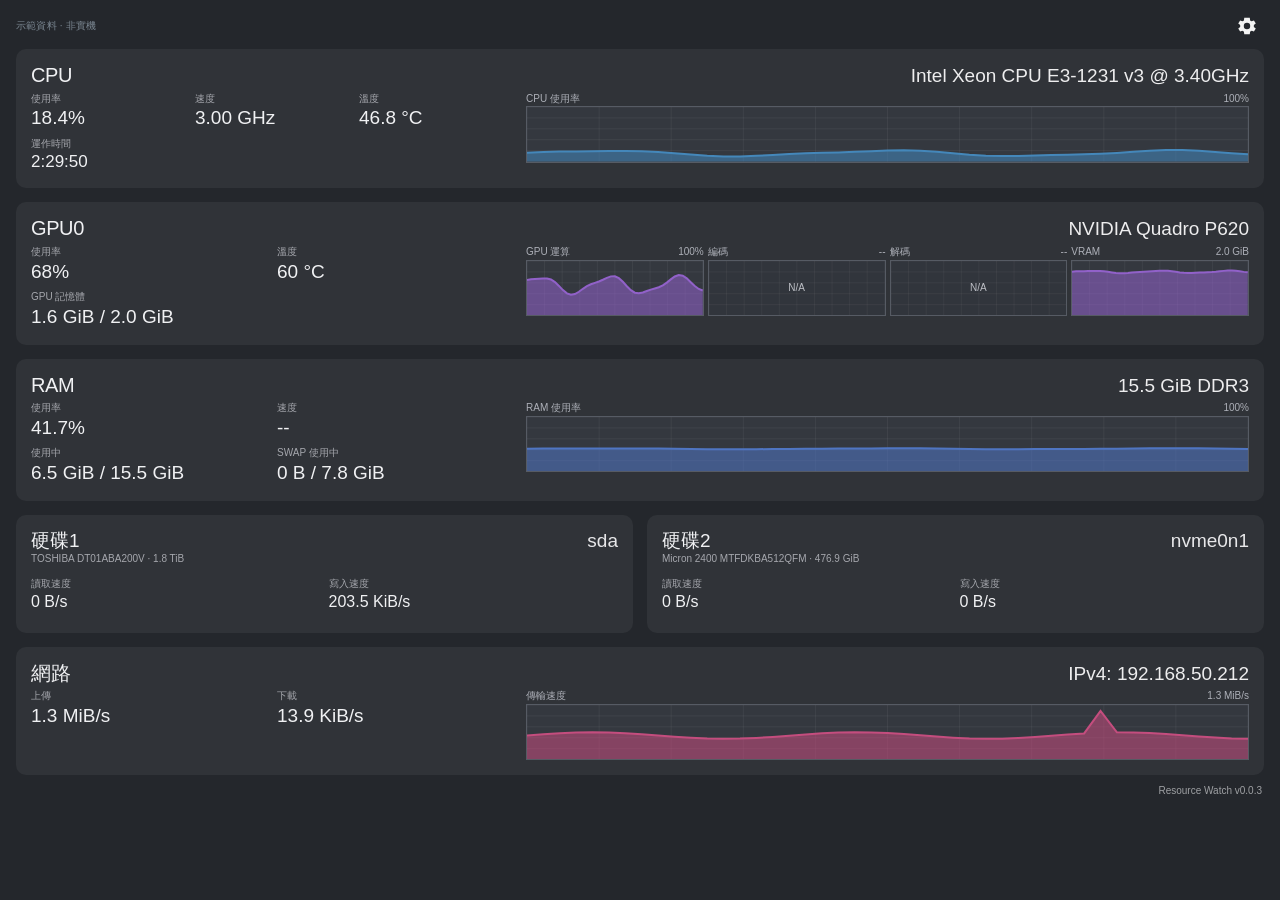
==== package/contents/web/index.html @ 26dcca7d "feat: migrate ResourceWatch UI to HTML (v0.0.4)" ====
<!doctype html>
<html lang="zh-Hant">
<head>
  <meta charset="utf-8">
  <meta name="viewport" content="width=device-width, initial-scale=1">
  <meta name="color-scheme" content="dark">
  <title>Resource Watch — Plasma Widget</title>
  <link rel="stylesheet" href="./styles.css">
  <script src="./app.js" defer></script>
</head>
<body>
  <main class="resource-watch" id="resourceWatch" aria-label="Resource Watch 資源監控">
    <div class="toolbar">
      <span class="demo-label" id="dataMode" role="status">示範資料 · 非實機</span>
      <button class="icon-button" id="settingsButton" type="button" aria-label="顯示預覽設定" aria-expanded="false" aria-controls="previewSettings" title="預覽設定">
        <svg viewBox="0 0 24 24" aria-hidden="true" fill="currentColor"><path d="M19.43 12.98a7.79 7.79 0 0 0 .05-1.96l2.1-1.64-2-3.46-2.46 1a7.48 7.48 0 0 0-1.7-.98L15.04 3H9l-.37 2.94c-.61.24-1.18.56-1.7.98l-2.46-1-2 3.46 2.1 1.64a7.79 7.79 0 0 0 .05 1.96l-2.15 1.67 2 3.46 2.48-1.02c.5.4 1.05.72 1.65.96L9 21h6.04l.38-2.95c.61-.24 1.18-.56 1.7-.96l2.46 1.02 2-3.46-2.15-1.67ZM12 15.5a3.5 3.5 0 1 1 0-7 3.5 3.5 0 0 1 0 7Z"/></svg>
      </button>
    </div>

    <aside class="settings-popover" id="previewSettings" hidden>
      <div class="settings-heading">HTML 預覽設定</div>
      <label class="toggle"><input id="demoAnimation" type="checkbox" checked> 模擬數值持續更新</label>
      <label class="toggle"><input id="showGridLines" type="checkbox" checked> 顯示圖表格線</label>
      <div class="settings-note">這些設定僅用來預覽畫面，不會改動 KDE 感測器。</div>
    </aside>

    <div class="card-stack">
      <!-- CPU -->
      <section class="monitor-card" aria-label="CPU 監控" data-card="cpu">
        <header class="card-heading"><h2>CPU</h2><span class="device-name" id="cpuName">--</span></header>
        <div class="split-content">
          <div class="stats-grid stats-grid--cpu">
            <div class="stat"><span class="stat-label">使用率</span><strong class="stat-value" id="cpuUsage">--</strong></div>
            <div class="stat"><span class="stat-label">速度</span><strong class="stat-value" id="cpuSpeed">--</strong></div>
            <div class="stat"><span class="stat-label">溫度</span><strong class="stat-value" id="cpuTemp">--</strong></div>
            <div class="stat stat--full"><span class="stat-label">運作時間</span><strong class="stat-value stat-value--uptime" id="cpuUptime">--</strong></div>
          </div>
          <div class="charts charts--single">
            <div class="chart" data-chart="cpu" data-color="cpu">
              <div class="chart-heading"><span>CPU 使用率</span><span>100%</span></div>
              <div class="plot"><svg viewBox="0 0 300 100" preserveAspectRatio="none" role="img" aria-label="CPU 歷史使用率"><g class="grid-lines"></g><path class="area"></path><path class="line"></path></svg></div>
            </div>
          </div>
        </div>
      </section>

      <!-- GPU -->
      <section class="monitor-card" aria-label="GPU 監控" data-card="gpu">
        <header class="card-heading"><h2 id="gpuHeading">GPU0</h2><span class="device-name" id="gpuName">--</span></header>
        <div class="split-content">
          <div class="stats-grid stats-grid--gpu">
            <div class="stat"><span class="stat-label">使用率</span><strong class="stat-value" id="gpuUsage">--</strong></div>
            <div class="stat"><span class="stat-label">溫度</span><strong class="stat-value" id="gpuTemp">--</strong></div>
            <div class="stat stat--full"><span class="stat-label">GPU 記憶體</span><strong class="stat-value" id="gpuVram">--</strong></div>
          </div>
          <div class="charts charts--gpu">
            <div class="chart" data-chart="gpu" data-color="gpu"><div class="chart-heading"><span>GPU 運算</span><span>100%</span></div><div class="plot"><svg viewBox="0 0 300 100" preserveAspectRatio="none" role="img" aria-label="GPU 使用率圖表"><g class="grid-lines"></g><path class="area"></path><path class="line"></path></svg></div></div>
            <div class="chart" data-chart="encode" data-color="gpu"><div class="chart-heading"><span>編碼</span><span id="encoderLabel">--</span></div><div class="plot"><svg viewBox="0 0 300 100" preserveAspectRatio="none" role="img" aria-label="GPU 編碼圖表"><g class="grid-lines"></g><path class="area"></path><path class="line"></path></svg><span class="no-data">N/A</span></div></div>
            <div class="chart" data-chart="decode" data-color="gpu"><div class="chart-heading"><span>解碼</span><span id="decoderLabel">--</span></div><div class="plot"><svg viewBox="0 0 300 100" preserveAspectRatio="none" role="img" aria-label="GPU 解碼圖表"><g class="grid-lines"></g><path class="area"></path><path class="line"></path></svg><span class="no-data">N/A</span></div></div>
            <div class="chart" data-chart="vram" data-color="gpu"><div class="chart-heading"><span>VRAM</span><span id="vramGraphMax">--</span></div><div class="plot"><svg viewBox="0 0 300 100" preserveAspectRatio="none" role="img" aria-label="VRAM 使用率圖表"><g class="grid-lines"></g><path class="area"></path><path class="line"></path></svg></div></div>
          </div>
        </div>
      </section>

      <!-- RAM -->
      <section class="monitor-card" aria-label="RAM 監控" data-card="ram">
        <header class="card-heading"><h2>RAM</h2><span class="device-name" id="ramSubtitle">--</span></header>
        <div class="split-content">
          <div class="stats-grid stats-grid--ram">
            <div class="stat"><span class="stat-label">使用率</span><strong class="stat-value" id="ramUsage">--</strong></div>
            <div class="stat"><span class="stat-label">速度</span><strong class="stat-value" id="ramSpeed">--</strong></div>
            <div class="stat"><span class="stat-label">使用中</span><strong class="stat-value" id="ramUsed">--</strong></div>
            <div class="stat"><span class="stat-label">SWAP 使用中</span><strong class="stat-value" id="swapUsed">--</strong></div>
          </div>
          <div class="charts charts--single">
            <div class="chart" data-chart="ram" data-color="ram"><div class="chart-heading"><span>RAM 使用率</span><span>100%</span></div><div class="plot"><svg viewBox="0 0 300 100" preserveAspectRatio="none" role="img" aria-label="RAM 使用率圖表"><g class="grid-lines"></g><path class="area"></path><path class="line"></path></svg></div></div>
          </div>
        </div>
      </section>

      <!-- Disk cards created from data -->
      <div class="disks-grid" id="disksGrid" aria-label="實體硬碟監控"></div>

      <!-- Network -->
      <section class="monitor-card" aria-label="網路監控" data-card="network">
        <header class="card-heading"><h2>網路</h2><span class="device-name" id="netSubtitle">--</span></header>
        <div class="split-content">
          <div class="stats-grid stats-grid--network">
            <div class="stat"><span class="stat-label">上傳</span><strong class="stat-value" id="netUp">--</strong></div>
            <div class="stat"><span class="stat-label">下載</span><strong class="stat-value" id="netDown">--</strong></div>
          </div>
          <div class="charts charts--single">
            <div class="chart" data-chart="network" data-color="network"><div class="chart-heading"><span>傳輸速度</span><span id="networkGraphMax">--</span></div><div class="plot"><svg viewBox="0 0 300 100" preserveAspectRatio="none" role="img" aria-label="網路傳輸速度歷史圖表"><g class="grid-lines"></g><path class="area"></path><path class="line"></path></svg></div></div>
          </div>
        </div>
      </section>
    </div>
    <footer class="footer">Resource Watch <span id="versionText">v0.0.3</span></footer>
  </main>
</body>
</html>
---- package/contents/web/styles.css ----
/* Resource Watch HTML frontend — only UI, no KDE sensors or system commands. */
:root {
  color-scheme: dark;
  --surface: #24272c;
  --card: #303338;
  --text: #f0f1f3;
  --muted: #a5a7ad;
  --chart-bg: #34383f;
  --grid: rgba(255,255,255,.09);
  --cpu: #4487ba;
  --gpu: #9161c9;
  --ram: #4f75c2;
  --network: #c44d7e;
  --radius: 10px;
  --card-gap: 14px;
  --card-pad: 15px;
}
*, *::before, *::after { box-sizing: border-box; }
html { height: 100%; background: var(--surface); }
body { margin: 0; min-width: 0; min-height: 100%; color: var(--text); background: var(--surface); font-family: "Noto Sans TC", "Noto Sans CJK TC", "Microsoft JhengHei", "Segoe UI", sans-serif; font-weight: 300; font-variant-numeric: tabular-nums; }
.resource-watch { position: relative; container-type: inline-size; width: 100%; min-width: 0; min-height: 100vh; padding: 8px 16px 9px; }
.toolbar { display: flex; justify-content: space-between; align-items: center; min-height: 36px; gap: 12px; margin-bottom: 5px; }
.demo-label { font-size: 10px; letter-spacing: .02em; color: #8f9da9; opacity: .8; }
.demo-label.is-live { color: #a3d4ac; }
.icon-button { border: none; color: #f3f3f3; background: transparent; border-radius: 7px; width: 34px; height: 34px; display: grid; place-items: center; cursor: pointer; }
.icon-button:hover { background: rgba(255,255,255,.09); }
.icon-button:focus-visible, .settings-popover input:focus-visible { outline: 2px solid #8ebfe5; outline-offset: 2px; }
.icon-button svg { width: 22px; height: 22px; }
.settings-popover { z-index: 10; position: absolute; right: 15px; top: 44px; width: min(290px, calc(100% - 30px)); padding: 16px; background: #393e45; border: 1px solid #555c65; border-radius: 10px; box-shadow: 0 12px 30px #0008; font-size: 13px; }
.settings-popover[hidden] { display: none; }
.settings-heading { font-size: 15px; font-weight: 500; margin-bottom: 13px; }
.settings-note { margin-top: 13px; font-size: 11px; line-height: 1.5; color: var(--muted); }
.toggle { display: flex; align-items: center; gap: 10px; margin: 9px 0; cursor: pointer; }
.toggle input { accent-color: #69a8d6; }
.card-stack { display: flex; flex-direction: column; gap: var(--card-gap); }
.monitor-card { min-width: 0; background: var(--card); border-radius: var(--radius); padding: var(--card-pad); overflow: hidden; }
.card-heading { display: flex; justify-content: space-between; align-items: baseline; gap: 10px; min-width: 0; margin-bottom: 4px; }
.card-heading h2 { margin: 0; line-height: 1.18; font-size: 20px; letter-spacing: -.02em; font-weight: 300; flex: none; }
.device-name { min-width: 0; max-width: 75%; overflow: hidden; text-overflow: ellipsis; white-space: nowrap; color: #ededee; line-height: 1.3; font-size: clamp(12px, 2.8cqw, 19px); font-weight: 300; text-align: right; }
.split-content { display: grid; grid-template-columns: minmax(0, 4fr) minmax(0, 6fr); align-items: stretch; gap: 13px; min-width: 0; }
.stats-grid { display: grid; grid-template-columns: repeat(2,minmax(0,1fr)); grid-auto-rows: min-content; align-content: start; gap: 7px 10px; min-width: 0; }
.stats-grid--cpu { grid-template-columns: repeat(3,minmax(0,1fr)); }
.stats-grid--gpu { grid-template-columns: repeat(2,minmax(0,1fr)); }
.stat { min-width: 0; display: flex; flex-direction: column; align-items: flex-start; gap: 1px; }
.stat--full { grid-column: 1/-1; }
.stat-label { color: var(--muted); font-size: 10px; line-height: 1.25; white-space: nowrap; }
.stat-value { font-weight: 300; font-size: clamp(13px,2.5cqw,19px); line-height: 1.3; color: var(--text); white-space: nowrap; max-width: 100%; overflow: hidden; text-overflow: ellipsis; }
.stat-value--uptime { font-size: clamp(12px,2.3cqw,17px); }
.charts { min-width: 0; min-height: 0; height: 70px; display: grid; grid-template-rows: minmax(0,1fr); gap: 4px; }
.charts--single { grid-template-columns: minmax(0,1fr); }
.charts--gpu { grid-template-columns: repeat(4,minmax(0,1fr)); }
.chart { --chart: var(--cpu); min-width: 0; min-height: 0; display: flex; flex-direction: column; }
.chart[data-color="cpu"] { --chart: var(--cpu); }
.chart[data-color="gpu"] { --chart: var(--gpu); }
.chart[data-color="ram"] { --chart: var(--ram); }
.chart[data-color="network"] { --chart: var(--network); }
.chart-heading { display: flex; justify-content: space-between; gap: 3px; margin-bottom: 2px; font-size: 10px; line-height: 1.15; color: #adb0b8; min-width: 0; }
.chart-heading span { overflow: hidden; text-overflow: ellipsis; white-space: nowrap; }
.chart-heading span:last-child { text-align: right; flex-shrink: 0; }
.plot { min-height: 0; flex: 1; border: 1px solid #565b64; background: var(--chart-bg); overflow: hidden; position: relative; }
.plot svg { width: 100%; height: 100%; display: block; }
.plot .area { fill: var(--chart); opacity: .57; }
.plot .line { fill: none; stroke: var(--chart); stroke-width: 2; vector-effect: non-scaling-stroke; }
.grid-lines path { stroke: var(--grid); stroke-width: .65; fill: none; vector-effect: non-scaling-stroke; }
.resource-watch.hide-grid .grid-lines { display: none; }
.no-data { display: none; position: absolute; inset: 0; place-items: center; font-size: 10px; color: #bec0c6; background: #24272d2a; }
.chart.is-missing .no-data { display: grid; }
.chart.is-missing .line, .chart.is-missing .area { display: none; }
.disks-grid { display: grid; grid-template-columns: repeat(2,minmax(0,1fr)); gap: var(--card-gap); min-width: 0; }
.disks-grid:empty { display: none; }
.monitor-card--disk { min-height: 118px; }
.disk-header { display: flex; gap: 10px; justify-content: space-between; align-items: baseline; }
.disk-header h2 { font-size: 19px; font-weight: 300; line-height: 1.2; margin: 0; }
.disk-name { font-size: 19px; line-height: 1.2; color: #e7e7e9; white-space: nowrap; }
.disk-model { color: var(--muted); font-size: 10px; line-height: 1.35; min-height: 26px; max-width: 100%; overflow-wrap: anywhere; }
.disk-model span { display: inline; }
.disk-stats { display: grid; grid-template-columns: repeat(2,minmax(0,1fr)); gap: 8px; }
.disk-stats .stat-value { font-size: 16px; }
.footer { text-align: right; font-size: 10px; line-height: 1.25; padding: 10px 2px 0; opacity: .6; }
/* These are container breakpoints: respond to the widget's width, not the whole screen. */
@container (max-width: 640px) {
  .card-stack { --card-gap: 11px; --card-pad: 12px; }
  .split-content { gap: 10px; }
  .stat-label, .chart-heading, .disk-model { font-size: 9px; }
  .card-heading h2 { font-size: 18px; }
  .disk-header h2, .disk-name { font-size: 17px; }
}
@container (max-width: 520px) {
  .split-content { grid-template-columns: minmax(0,1fr); gap: 10px; }
  .stats-grid--cpu { grid-template-columns: repeat(3,minmax(0,1fr)); }
  .charts { height: 84px; }
  .charts--gpu { height: 90px; }
  .disks-grid { grid-template-columns: minmax(0,1fr); }
  .monitor-card--disk { min-height: 0; }
  .disk-model { min-height: 19px; }
  .stat-value { font-size: 18px; }
  .stat-value--uptime { font-size: 15px; }
  .device-name { font-size: 14px; }
}
@container (max-width: 390px) {
  .card-stack { --card-gap: 9px; --card-pad: 11px; }
  .charts--gpu { grid-template-columns: repeat(2,minmax(0,1fr)); grid-template-rows: repeat(2,minmax(0,1fr)); height: 184px; row-gap: 10px; column-gap: 7px; }
  .stat-value { font-size: 16px; }
  .device-name { font-size: 12px; }
  .card-heading h2 { font-size: 17px; }
}
@container (max-width: 290px) {
  .stats-grid--cpu { grid-template-columns: repeat(2,minmax(0,1fr)); }
  .device-name { max-width: 65%; }
}

/* Plasmoid renders this same page at the actual widget size (not browser viewport). */
html { min-width: 0; overflow-x: hidden; }
body { min-width: 0; overflow-x: hidden; }
.resource-watch { overflow-x: hidden; }
.demo-label[hidden] { display: none !important; }
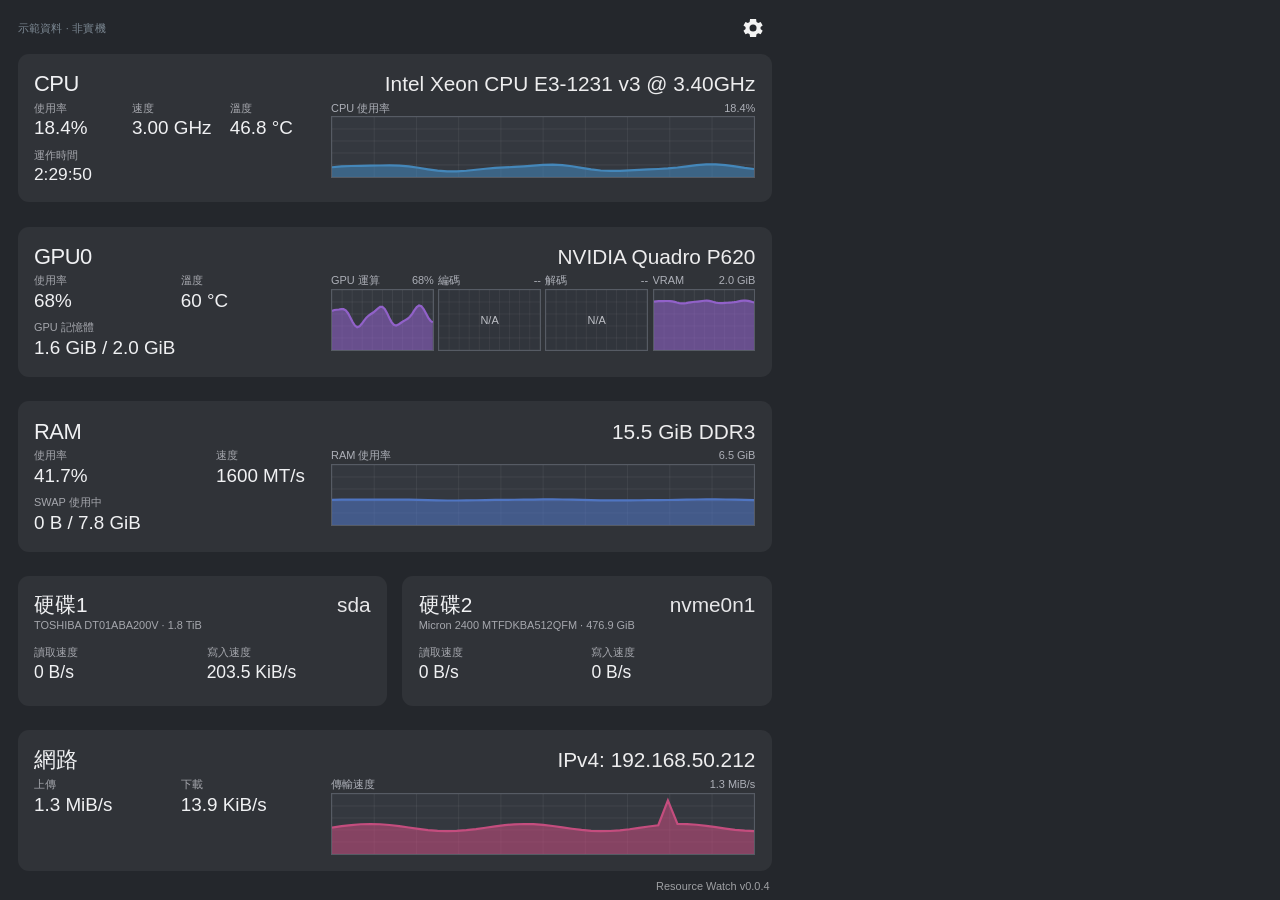
==== commit 33ed65b6: "feat: enhance hardware monitoring and add HTML settings (v0.0.5)" ====
--- a/package/contents/web/index.html
+++ b/package/contents/web/index.html
@@ -1,5 +1,6 @@
 <!doctype html>
 <html lang="zh-Hant">
+
 <head>
   <meta charset="utf-8">
   <meta name="viewport" content="width=device-width, initial-scale=1">
@@ -8,12 +9,17 @@
   <link rel="stylesheet" href="./styles.css">
   <script src="./app.js" defer></script>
 </head>
+
 <body>
   <main class="resource-watch" id="resourceWatch" aria-label="Resource Watch 資源監控">
     <div class="toolbar">
       <span class="demo-label" id="dataMode" role="status">示範資料 · 非實機</span>
-      <button class="icon-button" id="settingsButton" type="button" aria-label="顯示預覽設定" aria-expanded="false" aria-controls="previewSettings" title="預覽設定">
-        <svg viewBox="0 0 24 24" aria-hidden="true" fill="currentColor"><path d="M19.43 12.98a7.79 7.79 0 0 0 .05-1.96l2.1-1.64-2-3.46-2.46 1a7.48 7.48 0 0 0-1.7-.98L15.04 3H9l-.37 2.94c-.61.24-1.18.56-1.7.98l-2.46-1-2 3.46 2.1 1.64a7.79 7.79 0 0 0 .05 1.96l-2.15 1.67 2 3.46 2.48-1.02c.5.4 1.05.72 1.65.96L9 21h6.04l.38-2.95c.61-.24 1.18-.56 1.7-.96l2.46 1.02 2-3.46-2.15-1.67ZM12 15.5a3.5 3.5 0 1 1 0-7 3.5 3.5 0 0 1 0 7Z"/></svg>
+      <button class="icon-button" id="settingsButton" type="button" aria-label="顯示預覽設定" aria-expanded="false"
+        aria-controls="previewSettings" title="預覽設定">
+        <svg viewBox="0 0 24 24" aria-hidden="true" fill="currentColor">
+          <path
+            d="M19.43 12.98a7.79 7.79 0 0 0 .05-1.96l2.1-1.64-2-3.46-2.46 1a7.48 7.48 0 0 0-1.7-.98L15.04 3H9l-.37 2.94c-.61.24-1.18.56-1.7.98l-2.46-1-2 3.46 2.1 1.64a7.79 7.79 0 0 0 .05 1.96l-2.15 1.67 2 3.46 2.48-1.02c.5.4 1.05.72 1.65.96L9 21h6.04l.38-2.95c.61-.24 1.18-.56 1.7-.96l2.46 1.02 2-3.46-2.15-1.67ZM12 15.5a3.5 3.5 0 1 1 0-7 3.5 3.5 0 0 1 0 7Z" />
+        </svg>
       </button>
     </div>
 
@@ -27,18 +33,28 @@
     <div class="card-stack">
       <!-- CPU -->
       <section class="monitor-card" aria-label="CPU 監控" data-card="cpu">
-        <header class="card-heading"><h2>CPU</h2><span class="device-name" id="cpuName">--</span></header>
+        <header class="card-heading">
+          <h2>CPU</h2><span class="device-name" id="cpuName">--</span>
+        </header>
         <div class="split-content">
           <div class="stats-grid stats-grid--cpu">
-            <div class="stat"><span class="stat-label">使用率</span><strong class="stat-value" id="cpuUsage">--</strong></div>
-            <div class="stat"><span class="stat-label">速度</span><strong class="stat-value" id="cpuSpeed">--</strong></div>
-            <div class="stat"><span class="stat-label">溫度</span><strong class="stat-value" id="cpuTemp">--</strong></div>
-            <div class="stat stat--full"><span class="stat-label">運作時間</span><strong class="stat-value stat-value--uptime" id="cpuUptime">--</strong></div>
+            <div class="stat"><span class="stat-label">使用率</span><strong class="stat-value" id="cpuUsage">--</strong>
+            </div>
+            <div class="stat"><span class="stat-label">速度</span><strong class="stat-value" id="cpuSpeed">--</strong>
+            </div>
+            <div class="stat"><span class="stat-label">溫度</span><strong class="stat-value" id="cpuTemp">--</strong>
+            </div>
+            <div class="stat stat--full"><span class="stat-label">運作時間</span><strong
+                class="stat-value stat-value--uptime" id="cpuUptime">--</strong></div>
           </div>
           <div class="charts charts--single">
             <div class="chart" data-chart="cpu" data-color="cpu">
-              <div class="chart-heading"><span>CPU 使用率</span><span>100%</span></div>
-              <div class="plot"><svg viewBox="0 0 300 100" preserveAspectRatio="none" role="img" aria-label="CPU 歷史使用率"><g class="grid-lines"></g><path class="area"></path><path class="line"></path></svg></div>
+              <div class="chart-heading"><span>CPU 使用率</span><span id="cpuChartUsage">--</span></div>
+              <div class="plot"><svg viewBox="0 0 300 100" preserveAspectRatio="none" role="img" aria-label="CPU 歷史使用率">
+                  <g class="grid-lines"></g>
+                  <path class="area"></path>
+                  <path class="line"></path>
+                </svg></div>
             </div>
           </div>
         </div>
@@ -46,34 +62,78 @@
 
       <!-- GPU -->
       <section class="monitor-card" aria-label="GPU 監控" data-card="gpu">
-        <header class="card-heading"><h2 id="gpuHeading">GPU0</h2><span class="device-name" id="gpuName">--</span></header>
+        <header class="card-heading">
+          <h2 id="gpuHeading">GPU0</h2><span class="device-name" id="gpuName">--</span>
+        </header>
         <div class="split-content">
           <div class="stats-grid stats-grid--gpu">
-            <div class="stat"><span class="stat-label">使用率</span><strong class="stat-value" id="gpuUsage">--</strong></div>
-            <div class="stat"><span class="stat-label">溫度</span><strong class="stat-value" id="gpuTemp">--</strong></div>
-            <div class="stat stat--full"><span class="stat-label">GPU 記憶體</span><strong class="stat-value" id="gpuVram">--</strong></div>
+            <div class="stat"><span class="stat-label">使用率</span><strong class="stat-value" id="gpuUsage">--</strong>
+            </div>
+            <div class="stat"><span class="stat-label">溫度</span><strong class="stat-value" id="gpuTemp">--</strong>
+            </div>
+            <div class="stat stat--full"><span class="stat-label">GPU 記憶體</span><strong class="stat-value"
+                id="gpuVram">--</strong></div>
           </div>
           <div class="charts charts--gpu">
-            <div class="chart" data-chart="gpu" data-color="gpu"><div class="chart-heading"><span>GPU 運算</span><span>100%</span></div><div class="plot"><svg viewBox="0 0 300 100" preserveAspectRatio="none" role="img" aria-label="GPU 使用率圖表"><g class="grid-lines"></g><path class="area"></path><path class="line"></path></svg></div></div>
-            <div class="chart" data-chart="encode" data-color="gpu"><div class="chart-heading"><span>編碼</span><span id="encoderLabel">--</span></div><div class="plot"><svg viewBox="0 0 300 100" preserveAspectRatio="none" role="img" aria-label="GPU 編碼圖表"><g class="grid-lines"></g><path class="area"></path><path class="line"></path></svg><span class="no-data">N/A</span></div></div>
-            <div class="chart" data-chart="decode" data-color="gpu"><div class="chart-heading"><span>解碼</span><span id="decoderLabel">--</span></div><div class="plot"><svg viewBox="0 0 300 100" preserveAspectRatio="none" role="img" aria-label="GPU 解碼圖表"><g class="grid-lines"></g><path class="area"></path><path class="line"></path></svg><span class="no-data">N/A</span></div></div>
-            <div class="chart" data-chart="vram" data-color="gpu"><div class="chart-heading"><span>VRAM</span><span id="vramGraphMax">--</span></div><div class="plot"><svg viewBox="0 0 300 100" preserveAspectRatio="none" role="img" aria-label="VRAM 使用率圖表"><g class="grid-lines"></g><path class="area"></path><path class="line"></path></svg></div></div>
+            <div class="chart" data-chart="gpu" data-color="gpu">
+              <div class="chart-heading"><span>GPU 運算</span><span id="gpuChartUsage">--</span></div>
+              <div class="plot"><svg viewBox="0 0 300 100" preserveAspectRatio="none" role="img" aria-label="GPU 使用率圖表">
+                  <g class="grid-lines"></g>
+                  <path class="area"></path>
+                  <path class="line"></path>
+                </svg></div>
+            </div>
+            <div class="chart" data-chart="encode" data-color="gpu">
+              <div class="chart-heading"><span>編碼</span><span id="encoderLabel">--</span></div>
+              <div class="plot"><svg viewBox="0 0 300 100" preserveAspectRatio="none" role="img" aria-label="GPU 編碼圖表">
+                  <g class="grid-lines"></g>
+                  <path class="area"></path>
+                  <path class="line"></path>
+                </svg><span class="no-data">N/A</span></div>
+            </div>
+            <div class="chart" data-chart="decode" data-color="gpu">
+              <div class="chart-heading"><span>解碼</span><span id="decoderLabel">--</span></div>
+              <div class="plot"><svg viewBox="0 0 300 100" preserveAspectRatio="none" role="img" aria-label="GPU 解碼圖表">
+                  <g class="grid-lines"></g>
+                  <path class="area"></path>
+                  <path class="line"></path>
+                </svg><span class="no-data">N/A</span></div>
+            </div>
+            <div class="chart" data-chart="vram" data-color="gpu">
+              <div class="chart-heading"><span>VRAM</span><span id="vramGraphMax">--</span></div>
+              <div class="plot"><svg viewBox="0 0 300 100" preserveAspectRatio="none" role="img"
+                  aria-label="VRAM 使用率圖表">
+                  <g class="grid-lines"></g>
+                  <path class="area"></path>
+                  <path class="line"></path>
+                </svg></div>
+            </div>
           </div>
         </div>
       </section>
 
       <!-- RAM -->
       <section class="monitor-card" aria-label="RAM 監控" data-card="ram">
-        <header class="card-heading"><h2>RAM</h2><span class="device-name" id="ramSubtitle">--</span></header>
+        <header class="card-heading">
+          <h2>RAM</h2><span class="device-name" id="ramSubtitle">--</span>
+        </header>
         <div class="split-content">
           <div class="stats-grid stats-grid--ram">
-            <div class="stat"><span class="stat-label">使用率</span><strong class="stat-value" id="ramUsage">--</strong></div>
-            <div class="stat"><span class="stat-label">速度</span><strong class="stat-value" id="ramSpeed">--</strong></div>
-            <div class="stat"><span class="stat-label">使用中</span><strong class="stat-value" id="ramUsed">--</strong></div>
+            <div class="stat"><span class="stat-label">使用率</span><strong class="stat-value" id="ramUsage">--</strong>
+            </div>
+            <div class="stat"><span class="stat-label">速度</span><strong class="stat-value" id="ramSpeed">--</strong>
+            </div>
             <div class="stat"><span class="stat-label">SWAP 使用中</span><strong class="stat-value" id="swapUsed">--</strong></div>
           </div>
           <div class="charts charts--single">
-            <div class="chart" data-chart="ram" data-color="ram"><div class="chart-heading"><span>RAM 使用率</span><span>100%</span></div><div class="plot"><svg viewBox="0 0 300 100" preserveAspectRatio="none" role="img" aria-label="RAM 使用率圖表"><g class="grid-lines"></g><path class="area"></path><path class="line"></path></svg></div></div>
+            <div class="chart" data-chart="ram" data-color="ram">
+              <div class="chart-heading"><span>RAM 使用率</span><span id="ramChartUsage">--</span></div>
+              <div class="plot"><svg viewBox="0 0 300 100" preserveAspectRatio="none" role="img" aria-label="RAM 使用率圖表">
+                  <g class="grid-lines"></g>
+                  <path class="area"></path>
+                  <path class="line"></path>
+                </svg></div>
+            </div>
           </div>
         </div>
       </section>
@@ -83,19 +143,31 @@
 
       <!-- Network -->
       <section class="monitor-card" aria-label="網路監控" data-card="network">
-        <header class="card-heading"><h2>網路</h2><span class="device-name" id="netSubtitle">--</span></header>
+        <header class="card-heading">
+          <h2>網路</h2><span class="device-name" id="netSubtitle">--</span>
+        </header>
         <div class="split-content">
           <div class="stats-grid stats-grid--network">
             <div class="stat"><span class="stat-label">上傳</span><strong class="stat-value" id="netUp">--</strong></div>
-            <div class="stat"><span class="stat-label">下載</span><strong class="stat-value" id="netDown">--</strong></div>
+            <div class="stat"><span class="stat-label">下載</span><strong class="stat-value" id="netDown">--</strong>
+            </div>
           </div>
           <div class="charts charts--single">
-            <div class="chart" data-chart="network" data-color="network"><div class="chart-heading"><span>傳輸速度</span><span id="networkGraphMax">--</span></div><div class="plot"><svg viewBox="0 0 300 100" preserveAspectRatio="none" role="img" aria-label="網路傳輸速度歷史圖表"><g class="grid-lines"></g><path class="area"></path><path class="line"></path></svg></div></div>
+            <div class="chart" data-chart="network" data-color="network">
+              <div class="chart-heading"><span>傳輸速度</span><span id="networkGraphMax">--</span></div>
+              <div class="plot"><svg viewBox="0 0 300 100" preserveAspectRatio="none" role="img"
+                  aria-label="網路傳輸速度歷史圖表">
+                  <g class="grid-lines"></g>
+                  <path class="area"></path>
+                  <path class="line"></path>
+                </svg></div>
+            </div>
           </div>
         </div>
       </section>
     </div>
-    <footer class="footer">Resource Watch <span id="versionText">v0.0.3</span></footer>
+    <footer class="footer">Resource Watch <span id="versionText">v0.0.5</span></footer>
   </main>
 </body>
-</html>
+
+</html>
--- a/package/contents/web/styles.css
+++ b/package/contents/web/styles.css
@@ -6,7 +6,7 @@
   --text: #f0f1f3;
   --muted: #a5a7ad;
   --chart-bg: #34383f;
-  --grid: rgba(255,255,255,.09);
+  --grid: rgba(255, 255, 255, .09);
   --cpu: #4487ba;
   --gpu: #9161c9;
   --ram: #4f75c2;
@@ -15,102 +15,553 @@
   --card-gap: 14px;
   --card-pad: 15px;
 }
-*, *::before, *::after { box-sizing: border-box; }
-html { height: 100%; background: var(--surface); }
-body { margin: 0; min-width: 0; min-height: 100%; color: var(--text); background: var(--surface); font-family: "Noto Sans TC", "Noto Sans CJK TC", "Microsoft JhengHei", "Segoe UI", sans-serif; font-weight: 300; font-variant-numeric: tabular-nums; }
-.resource-watch { position: relative; container-type: inline-size; width: 100%; min-width: 0; min-height: 100vh; padding: 8px 16px 9px; }
-.toolbar { display: flex; justify-content: space-between; align-items: center; min-height: 36px; gap: 12px; margin-bottom: 5px; }
-.demo-label { font-size: 10px; letter-spacing: .02em; color: #8f9da9; opacity: .8; }
-.demo-label.is-live { color: #a3d4ac; }
-.icon-button { border: none; color: #f3f3f3; background: transparent; border-radius: 7px; width: 34px; height: 34px; display: grid; place-items: center; cursor: pointer; }
-.icon-button:hover { background: rgba(255,255,255,.09); }
-.icon-button:focus-visible, .settings-popover input:focus-visible { outline: 2px solid #8ebfe5; outline-offset: 2px; }
-.icon-button svg { width: 22px; height: 22px; }
-.settings-popover { z-index: 10; position: absolute; right: 15px; top: 44px; width: min(290px, calc(100% - 30px)); padding: 16px; background: #393e45; border: 1px solid #555c65; border-radius: 10px; box-shadow: 0 12px 30px #0008; font-size: 13px; }
-.settings-popover[hidden] { display: none; }
-.settings-heading { font-size: 15px; font-weight: 500; margin-bottom: 13px; }
-.settings-note { margin-top: 13px; font-size: 11px; line-height: 1.5; color: var(--muted); }
-.toggle { display: flex; align-items: center; gap: 10px; margin: 9px 0; cursor: pointer; }
-.toggle input { accent-color: #69a8d6; }
-.card-stack { display: flex; flex-direction: column; gap: var(--card-gap); }
-.monitor-card { min-width: 0; background: var(--card); border-radius: var(--radius); padding: var(--card-pad); overflow: hidden; }
-.card-heading { display: flex; justify-content: space-between; align-items: baseline; gap: 10px; min-width: 0; margin-bottom: 4px; }
-.card-heading h2 { margin: 0; line-height: 1.18; font-size: 20px; letter-spacing: -.02em; font-weight: 300; flex: none; }
-.device-name { min-width: 0; max-width: 75%; overflow: hidden; text-overflow: ellipsis; white-space: nowrap; color: #ededee; line-height: 1.3; font-size: clamp(12px, 2.8cqw, 19px); font-weight: 300; text-align: right; }
-.split-content { display: grid; grid-template-columns: minmax(0, 4fr) minmax(0, 6fr); align-items: stretch; gap: 13px; min-width: 0; }
-.stats-grid { display: grid; grid-template-columns: repeat(2,minmax(0,1fr)); grid-auto-rows: min-content; align-content: start; gap: 7px 10px; min-width: 0; }
-.stats-grid--cpu { grid-template-columns: repeat(3,minmax(0,1fr)); }
-.stats-grid--gpu { grid-template-columns: repeat(2,minmax(0,1fr)); }
-.stat { min-width: 0; display: flex; flex-direction: column; align-items: flex-start; gap: 1px; }
-.stat--full { grid-column: 1/-1; }
-.stat-label { color: var(--muted); font-size: 10px; line-height: 1.25; white-space: nowrap; }
-.stat-value { font-weight: 300; font-size: clamp(13px,2.5cqw,19px); line-height: 1.3; color: var(--text); white-space: nowrap; max-width: 100%; overflow: hidden; text-overflow: ellipsis; }
-.stat-value--uptime { font-size: clamp(12px,2.3cqw,17px); }
-.charts { min-width: 0; min-height: 0; height: 70px; display: grid; grid-template-rows: minmax(0,1fr); gap: 4px; }
-.charts--single { grid-template-columns: minmax(0,1fr); }
-.charts--gpu { grid-template-columns: repeat(4,minmax(0,1fr)); }
-.chart { --chart: var(--cpu); min-width: 0; min-height: 0; display: flex; flex-direction: column; }
-.chart[data-color="cpu"] { --chart: var(--cpu); }
-.chart[data-color="gpu"] { --chart: var(--gpu); }
-.chart[data-color="ram"] { --chart: var(--ram); }
-.chart[data-color="network"] { --chart: var(--network); }
-.chart-heading { display: flex; justify-content: space-between; gap: 3px; margin-bottom: 2px; font-size: 10px; line-height: 1.15; color: #adb0b8; min-width: 0; }
-.chart-heading span { overflow: hidden; text-overflow: ellipsis; white-space: nowrap; }
-.chart-heading span:last-child { text-align: right; flex-shrink: 0; }
-.plot { min-height: 0; flex: 1; border: 1px solid #565b64; background: var(--chart-bg); overflow: hidden; position: relative; }
-.plot svg { width: 100%; height: 100%; display: block; }
-.plot .area { fill: var(--chart); opacity: .57; }
-.plot .line { fill: none; stroke: var(--chart); stroke-width: 2; vector-effect: non-scaling-stroke; }
-.grid-lines path { stroke: var(--grid); stroke-width: .65; fill: none; vector-effect: non-scaling-stroke; }
-.resource-watch.hide-grid .grid-lines { display: none; }
-.no-data { display: none; position: absolute; inset: 0; place-items: center; font-size: 10px; color: #bec0c6; background: #24272d2a; }
-.chart.is-missing .no-data { display: grid; }
-.chart.is-missing .line, .chart.is-missing .area { display: none; }
-.disks-grid { display: grid; grid-template-columns: repeat(2,minmax(0,1fr)); gap: var(--card-gap); min-width: 0; }
-.disks-grid:empty { display: none; }
-.monitor-card--disk { min-height: 118px; }
-.disk-header { display: flex; gap: 10px; justify-content: space-between; align-items: baseline; }
-.disk-header h2 { font-size: 19px; font-weight: 300; line-height: 1.2; margin: 0; }
-.disk-name { font-size: 19px; line-height: 1.2; color: #e7e7e9; white-space: nowrap; }
-.disk-model { color: var(--muted); font-size: 10px; line-height: 1.35; min-height: 26px; max-width: 100%; overflow-wrap: anywhere; }
-.disk-model span { display: inline; }
-.disk-stats { display: grid; grid-template-columns: repeat(2,minmax(0,1fr)); gap: 8px; }
-.disk-stats .stat-value { font-size: 16px; }
-.footer { text-align: right; font-size: 10px; line-height: 1.25; padding: 10px 2px 0; opacity: .6; }
+
+*,
+*::before,
+*::after {
+  box-sizing: border-box;
+}
+
+html {
+  height: 100%;
+  background: var(--surface);
+}
+
+body {
+  margin: 0;
+  min-width: 0;
+  min-height: 100%;
+  color: var(--text);
+  background: var(--surface);
+  font-family: "Noto Sans TC", "Noto Sans CJK TC", "Microsoft JhengHei", "Segoe UI", sans-serif;
+  font-weight: 300;
+  font-variant-numeric: tabular-nums;
+}
+
+.resource-watch {
+  position: relative;
+  container-type: inline-size;
+  display: flex;
+  flex-direction: column;
+  width: 100%;
+  min-width: 0;
+  min-height: 100vh;
+  padding: 8px 16px 6px;
+}
+
+.toolbar {
+  display: flex;
+  justify-content: space-between;
+  align-items: center;
+  min-height: 36px;
+  gap: 12px;
+  margin-bottom: 5px;
+}
+
+.demo-label {
+  font-size: 10px;
+  letter-spacing: .02em;
+  color: #8f9da9;
+  opacity: .8;
+}
+
+.demo-label.is-live {
+  color: #a3d4ac;
+}
+
+.icon-button {
+  border: none;
+  color: #f3f3f3;
+  background: transparent;
+  border-radius: 7px;
+  width: 34px;
+  height: 34px;
+  display: grid;
+  place-items: center;
+  cursor: pointer;
+}
+
+.icon-button:hover {
+  background: rgba(255, 255, 255, .09);
+}
+
+.icon-button:focus-visible,
+.settings-popover input:focus-visible {
+  outline: 2px solid #8ebfe5;
+  outline-offset: 2px;
+}
+
+.icon-button svg {
+  width: 22px;
+  height: 22px;
+}
+
+.settings-popover {
+  z-index: 10;
+  position: absolute;
+  right: 15px;
+  top: 44px;
+  width: min(290px, calc(100% - 30px));
+  padding: 16px;
+  background: #393e45;
+  border: 1px solid #555c65;
+  border-radius: 10px;
+  box-shadow: 0 12px 30px #0008;
+  font-size: 13px;
+}
+
+.settings-popover[hidden] {
+  display: none;
+}
+
+.settings-heading {
+  font-size: 15px;
+  font-weight: 500;
+  margin-bottom: 13px;
+}
+
+.settings-note {
+  margin-top: 13px;
+  font-size: 11px;
+  line-height: 1.5;
+  color: var(--muted);
+}
+
+.toggle {
+  display: flex;
+  align-items: center;
+  gap: 10px;
+  margin: 9px 0;
+  cursor: pointer;
+}
+
+.toggle input {
+  accent-color: #69a8d6;
+}
+
+.card-stack {
+  display: flex;
+  flex: 1 0 auto;
+  flex-direction: column;
+  justify-content: space-between;
+  gap: var(--card-gap);
+}
+
+.monitor-card {
+  min-width: 0;
+  background: var(--card);
+  border-radius: var(--radius);
+  padding: var(--card-pad);
+  overflow: hidden;
+}
+
+.card-heading {
+  display: flex;
+  justify-content: space-between;
+  align-items: baseline;
+  gap: 10px;
+  min-width: 0;
+  margin-bottom: 4px;
+}
+
+.card-heading h2 {
+  margin: 0;
+  line-height: 1.18;
+  font-size: 20px;
+  letter-spacing: -.02em;
+  font-weight: 300;
+  flex: none;
+}
+
+.device-name {
+  min-width: 0;
+  max-width: 75%;
+  overflow: hidden;
+  text-overflow: ellipsis;
+  white-space: nowrap;
+  color: #ededee;
+  line-height: 1.3;
+  font-size: clamp(12px, 2.8cqw, 19px);
+  font-weight: 300;
+  text-align: right;
+}
+
+.split-content {
+  display: grid;
+  grid-template-columns: minmax(0, 4fr) minmax(0, 6fr);
+  align-items: stretch;
+  gap: 13px;
+  min-width: 0;
+}
+
+.stats-grid {
+  display: grid;
+  grid-template-columns: repeat(2, minmax(0, 1fr));
+  grid-auto-rows: min-content;
+  align-content: start;
+  gap: 7px 10px;
+  min-width: 0;
+}
+
+.stats-grid--cpu {
+  grid-template-columns: repeat(3, minmax(0, 1fr));
+}
+
+.stats-grid--gpu {
+  grid-template-columns: repeat(2, minmax(0, 1fr));
+}
+
+/* RAM only: move the speed/SWAP column toward both percentage values.
+ * Keep original font sizing for RAM values; other cards are unchanged. */
+.stats-grid--ram {
+  grid-template-columns: minmax(0, 1fr) minmax(0, 92px);
+  column-gap: 8px;
+}
+
+.stat {
+  min-width: 0;
+  display: flex;
+  flex-direction: column;
+  align-items: flex-start;
+  gap: 1px;
+}
+
+.stat--full {
+  grid-column: 1/-1;
+}
+
+.stat-label {
+  color: var(--muted);
+  font-size: 10px;
+  line-height: 1.25;
+  white-space: nowrap;
+}
+
+.stat-value {
+  font-weight: 300;
+  font-size: clamp(13px, 2.5cqw, 19px);
+  line-height: 1.3;
+  color: var(--text);
+  white-space: nowrap;
+  max-width: 100%;
+  overflow: hidden;
+  text-overflow: ellipsis;
+}
+
+.stat-value--uptime {
+  font-size: clamp(12px, 2.3cqw, 17px);
+}
+
+.charts {
+  min-width: 0;
+  min-height: 0;
+  height: 70px;
+  display: grid;
+  grid-template-rows: minmax(0, 1fr);
+  gap: 4px;
+}
+
+.charts--single {
+  grid-template-columns: minmax(0, 1fr);
+}
+
+.charts--gpu {
+  grid-template-columns: repeat(4, minmax(0, 1fr));
+}
+
+.chart {
+  --chart: var(--cpu);
+  min-width: 0;
+  min-height: 0;
+  display: flex;
+  flex-direction: column;
+}
+
+.chart[data-color="cpu"] {
+  --chart: var(--cpu);
+}
+
+.chart[data-color="gpu"] {
+  --chart: var(--gpu);
+}
+
+.chart[data-color="ram"] {
+  --chart: var(--ram);
+}
+
+.chart[data-color="network"] {
+  --chart: var(--network);
+}
+
+.chart-heading {
+  display: flex;
+  justify-content: space-between;
+  gap: 3px;
+  margin-bottom: 2px;
+  font-size: 10px;
+  line-height: 1.15;
+  color: #adb0b8;
+  min-width: 0;
+}
+
+.chart-heading span {
+  overflow: hidden;
+  text-overflow: ellipsis;
+  white-space: nowrap;
+}
+
+.chart-heading span:last-child {
+  text-align: right;
+  flex-shrink: 0;
+}
+
+.plot {
+  min-height: 0;
+  flex: 1;
+  border: 1px solid #565b64;
+  background: var(--chart-bg);
+  overflow: hidden;
+  position: relative;
+}
+
+.plot svg {
+  width: 100%;
+  height: 100%;
+  display: block;
+}
+
+.plot .area {
+  fill: var(--chart);
+  opacity: .57;
+}
+
+.plot .line {
+  fill: none;
+  stroke: var(--chart);
+  stroke-width: 2;
+  vector-effect: non-scaling-stroke;
+}
+
+.grid-lines path {
+  stroke: var(--grid);
+  stroke-width: .65;
+  fill: none;
+  vector-effect: non-scaling-stroke;
+}
+
+.resource-watch.hide-grid .grid-lines {
+  display: none;
+}
+
+.no-data {
+  display: none;
+  position: absolute;
+  inset: 0;
+  place-items: center;
+  font-size: 10px;
+  color: #bec0c6;
+  background: #24272d2a;
+}
+
+.chart.is-missing .no-data {
+  display: grid;
+}
+
+.chart.is-missing .line,
+.chart.is-missing .area {
+  display: none;
+}
+
+.disks-grid {
+  display: grid;
+  grid-template-columns: repeat(2, minmax(0, 1fr));
+  gap: var(--card-gap);
+  min-width: 0;
+}
+
+.disks-grid:empty {
+  display: none;
+}
+
+.monitor-card--disk {
+  min-height: 118px;
+}
+
+.disk-header {
+  display: flex;
+  gap: 10px;
+  justify-content: space-between;
+  align-items: baseline;
+}
+
+.disk-header h2 {
+  font-size: 19px;
+  font-weight: 300;
+  line-height: 1.2;
+  margin: 0;
+}
+
+.disk-name {
+  font-size: 19px;
+  line-height: 1.2;
+  color: #e7e7e9;
+  white-space: nowrap;
+}
+
+.disk-model {
+  color: var(--muted);
+  font-size: 10px;
+  line-height: 1.35;
+  min-height: 26px;
+  max-width: 100%;
+  overflow-wrap: anywhere;
+}
+
+.disk-model span {
+  display: inline;
+}
+
+.disk-stats {
+  display: grid;
+  grid-template-columns: repeat(2, minmax(0, 1fr));
+  gap: 8px;
+}
+
+.disk-stats .stat-value {
+  font-size: 16px;
+}
+
+.footer {
+  flex: 0 0 auto;
+  text-align: right;
+  font-size: 10px;
+  line-height: 1.25;
+  padding: 8px 2px 0;
+  opacity: .6;
+}
+
 /* These are container breakpoints: respond to the widget's width, not the whole screen. */
 @container (max-width: 640px) {
-  .card-stack { --card-gap: 11px; --card-pad: 12px; }
-  .split-content { gap: 10px; }
-  .stat-label, .chart-heading, .disk-model { font-size: 9px; }
-  .card-heading h2 { font-size: 18px; }
-  .disk-header h2, .disk-name { font-size: 17px; }
-}
+  .card-stack {
+    --card-gap: 11px;
+    --card-pad: 12px;
+  }
+
+  .split-content {
+    gap: 10px;
+  }
+
+  .stat-label,
+  .chart-heading,
+  .disk-model {
+    font-size: 9px;
+  }
+
+  .card-heading h2 {
+    font-size: 18px;
+  }
+
+  .disk-header h2,
+  .disk-name {
+    font-size: 17px;
+  }
+}
+
 @container (max-width: 520px) {
-  .split-content { grid-template-columns: minmax(0,1fr); gap: 10px; }
-  .stats-grid--cpu { grid-template-columns: repeat(3,minmax(0,1fr)); }
-  .charts { height: 84px; }
-  .charts--gpu { height: 90px; }
-  .disks-grid { grid-template-columns: minmax(0,1fr); }
-  .monitor-card--disk { min-height: 0; }
-  .disk-model { min-height: 19px; }
-  .stat-value { font-size: 18px; }
-  .stat-value--uptime { font-size: 15px; }
-  .device-name { font-size: 14px; }
-}
+  .split-content {
+    grid-template-columns: minmax(0, 1fr);
+    gap: 10px;
+  }
+
+  .stats-grid--cpu {
+    grid-template-columns: repeat(3, minmax(0, 1fr));
+  }
+
+  .charts {
+    height: 84px;
+  }
+
+  .charts--gpu {
+    height: 90px;
+  }
+
+  .disks-grid {
+    grid-template-columns: minmax(0, 1fr);
+  }
+
+  .monitor-card--disk {
+    min-height: 0;
+  }
+
+  .disk-model {
+    min-height: 19px;
+  }
+
+  .stat-value {
+    font-size: 18px;
+  }
+
+  .stat-value--uptime {
+    font-size: 15px;
+  }
+
+  .device-name {
+    font-size: 14px;
+  }
+}
+
 @container (max-width: 390px) {
-  .card-stack { --card-gap: 9px; --card-pad: 11px; }
-  .charts--gpu { grid-template-columns: repeat(2,minmax(0,1fr)); grid-template-rows: repeat(2,minmax(0,1fr)); height: 184px; row-gap: 10px; column-gap: 7px; }
-  .stat-value { font-size: 16px; }
-  .device-name { font-size: 12px; }
-  .card-heading h2 { font-size: 17px; }
-}
+  .card-stack {
+    --card-gap: 9px;
+    --card-pad: 11px;
+  }
+
+  .charts--gpu {
+    grid-template-columns: repeat(2, minmax(0, 1fr));
+    grid-template-rows: repeat(2, minmax(0, 1fr));
+    height: 184px;
+    row-gap: 10px;
+    column-gap: 7px;
+  }
+
+  .stat-value {
+    font-size: 16px;
+  }
+
+  .device-name {
+    font-size: 12px;
+  }
+
+  .card-heading h2 {
+    font-size: 17px;
+  }
+}
+
 @container (max-width: 290px) {
-  .stats-grid--cpu { grid-template-columns: repeat(2,minmax(0,1fr)); }
-  .device-name { max-width: 65%; }
+  .stats-grid--cpu {
+    grid-template-columns: repeat(2, minmax(0, 1fr));
+  }
+
+  .device-name {
+    max-width: 65%;
+  }
 }
 
 /* Plasmoid renders this same page at the actual widget size (not browser viewport). */
-html { min-width: 0; overflow-x: hidden; }
-body { min-width: 0; overflow-x: hidden; }
-.resource-watch { overflow-x: hidden; }
-.demo-label[hidden] { display: none !important; }
+html {
+  min-width: 0;
+  overflow-x: hidden;
+}
+
+body {
+  min-width: 0;
+  overflow-x: hidden;
+}
+
+.resource-watch {
+  overflow-x: hidden;
+}
+
+.demo-label[hidden] {
+  display: none !important;
+}
